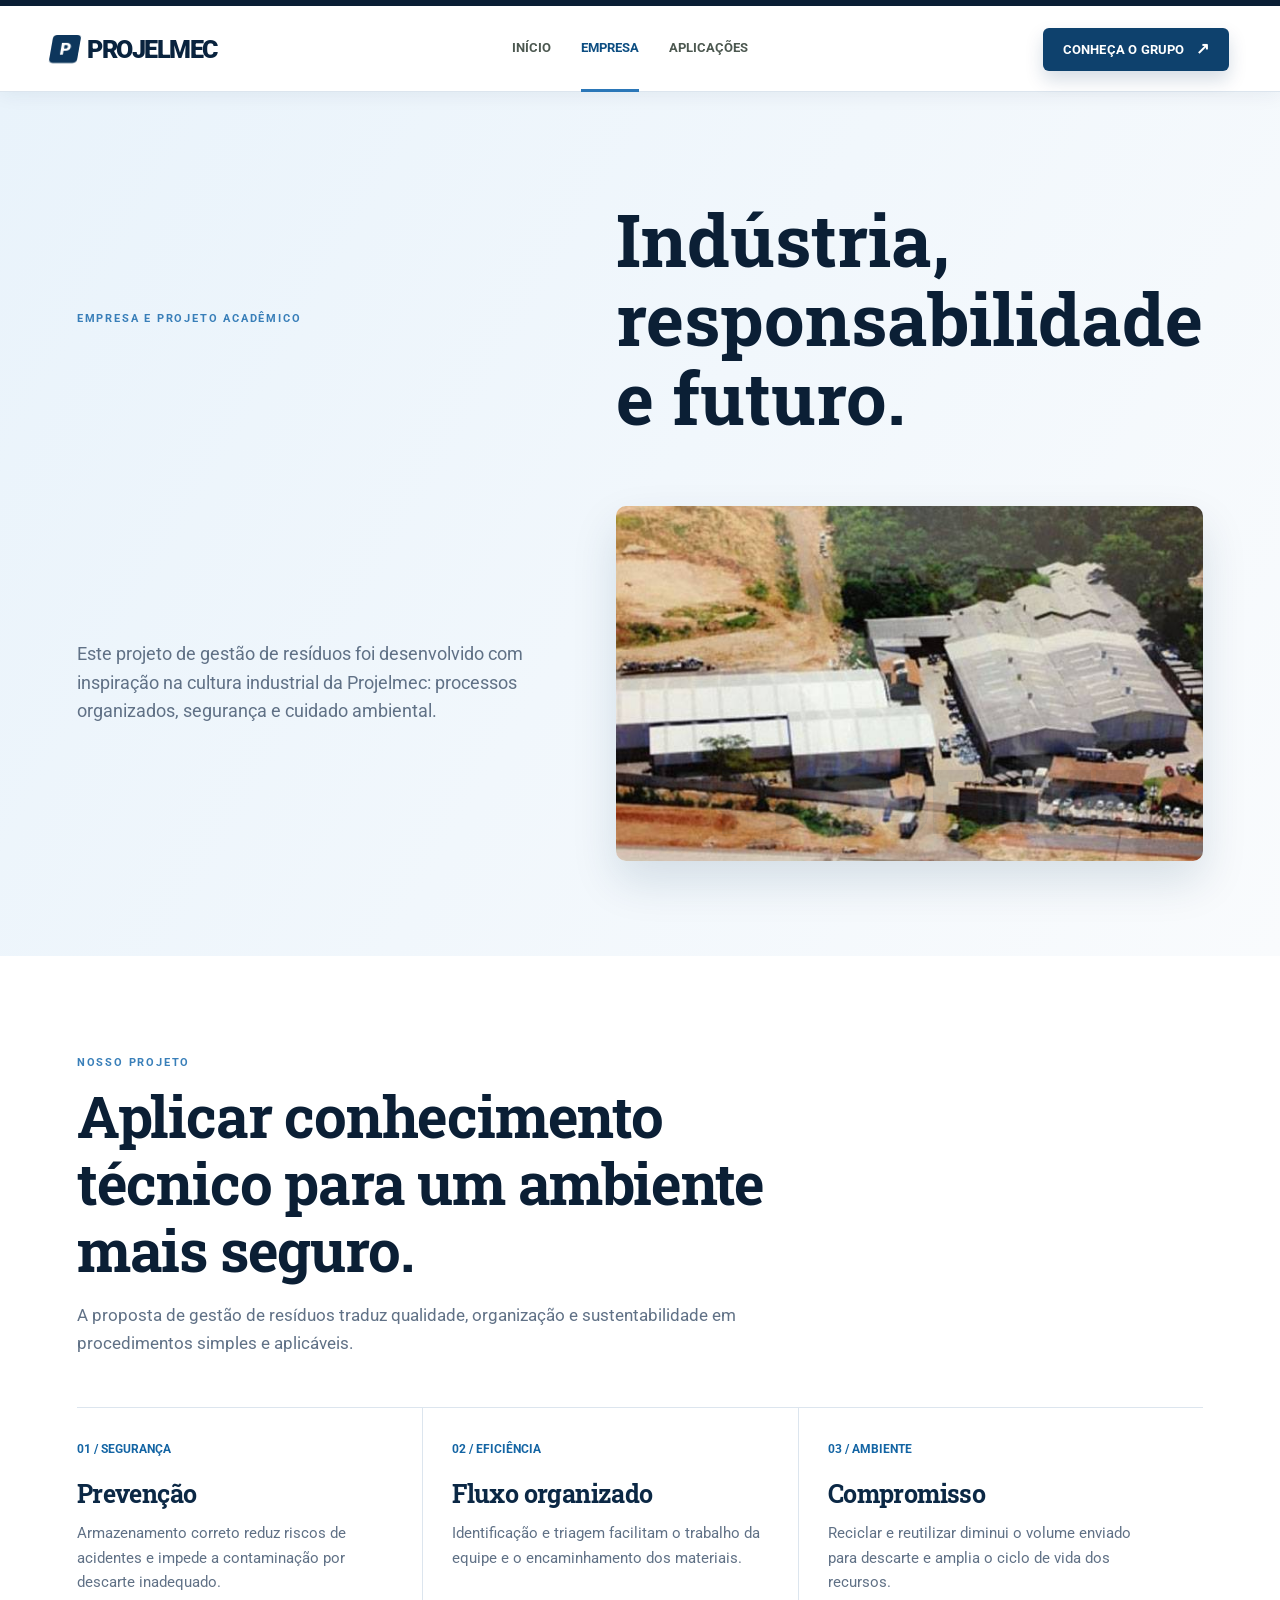
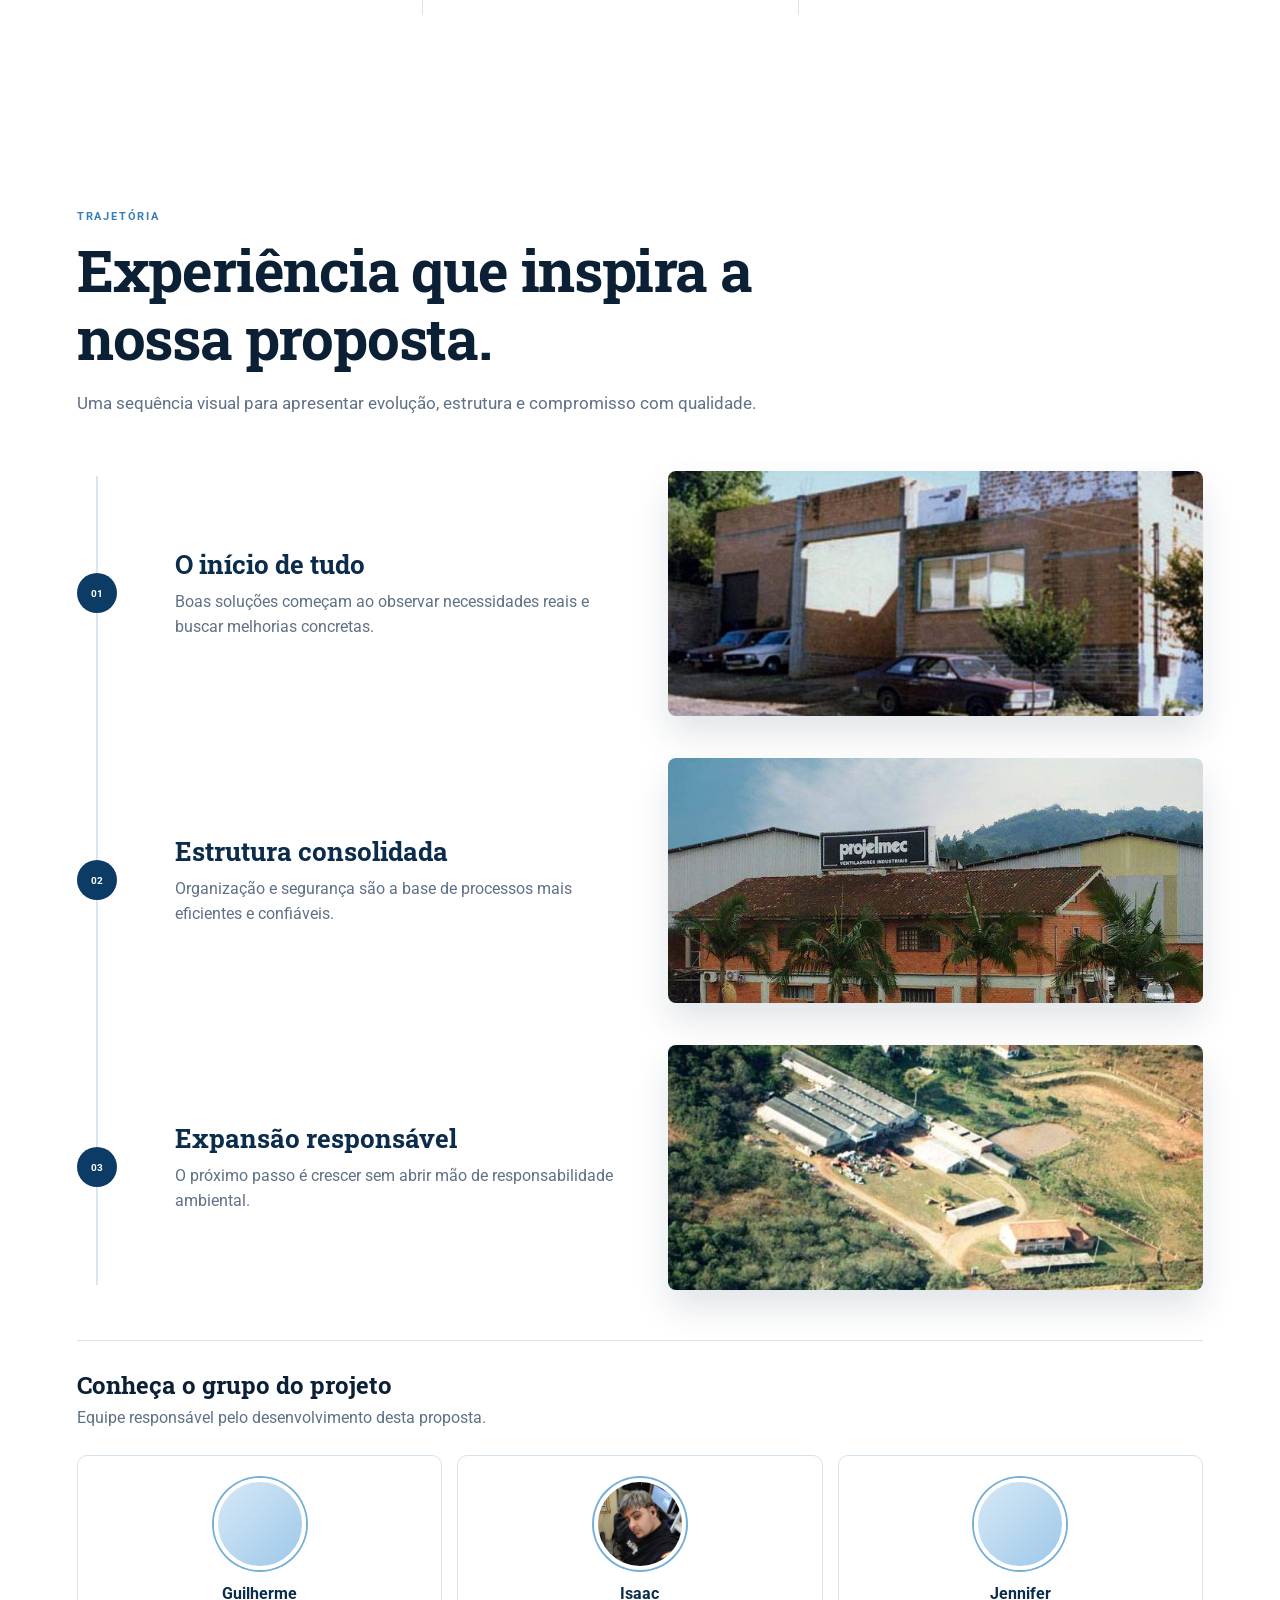
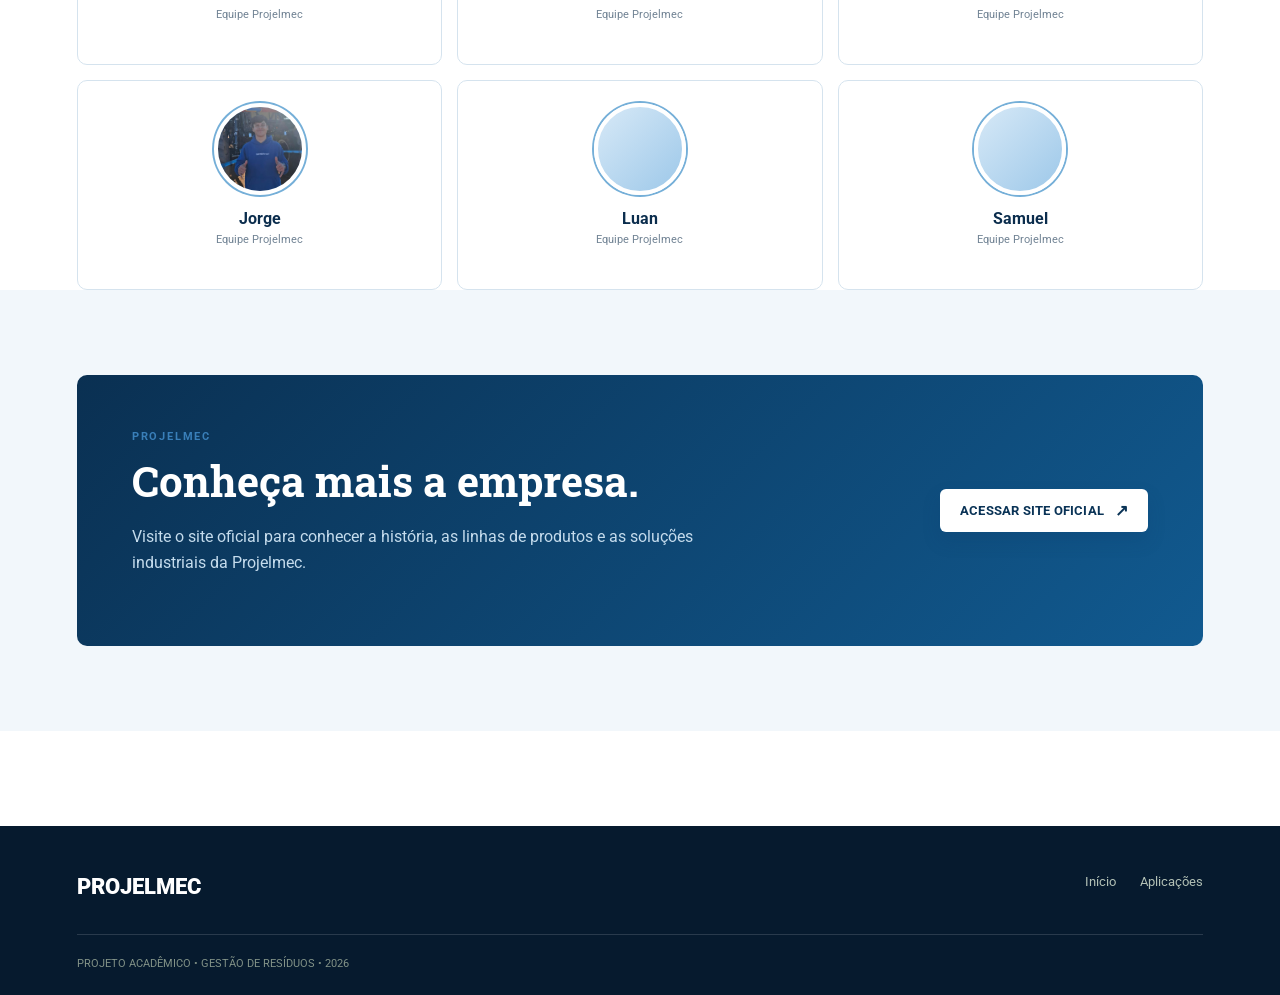
==== empresa.html @ 0c55a5c5 "Add files via upload" ====
<!doctype html>
<html lang="pt-BR">
<head>
  <meta charset="utf-8">
  <meta name="viewport" content="width=device-width, initial-scale=1">
  <title>Empresa | Projelmec</title>
  <link rel="stylesheet" href="assets/css/styles.css">
</head>
<body>
  <div class="topline"></div>
  <header class="site-header">
    <div class="header-inner">
      <a class="brand" href="index.html"><span class="brand-icon">P</span>PROJELMEC</a>
      <nav class="nav" aria-label="Navegação principal">
        <a href="index.html">INÍCIO</a>
        <a class="active" href="empresa.html">EMPRESA</a>
        <a href="projetos.html">APLICAÇÕES</a>
      </nav>
      <a class="nav-cta" href="#grupo">CONHEÇA O GRUPO</a>
      <button class="menu" type="button" aria-label="Abrir menu">☰</button>
    </div>
  </header>
  <main>
    <section class="page-hero">
      <div class="container">
        <div class="eyebrow">Empresa</div>
        <h1>Engenharia com responsabilidade.</h1>
        <p>A Projelmec tem origem industrial e atua no desenvolvimento de soluções para ventilação, exaustão e transporte pneumático. Este ambiente apresenta um projeto acadêmico inspirado por esses valores.</p>
      </div>
    </section>
    <section class="section">
      <div class="container">
        <div class="heading">
          <div class="eyebrow">Nosso projeto</div>
          <h2>Aplicar conhecimento técnico para um ambiente mais seguro.</h2>
          <p>A proposta de gestão de resíduos traduz qualidade, organização e sustentabilidade em procedimentos simples e aplicáveis.</p>
        </div>
        <div class="grid-3">
          <article class="info-card"><span class="number">01 / SEGURANÇA</span><h3>Prevenção</h3><p>Armazenamento correto reduz riscos de acidentes e impede a contaminação por descarte inadequado.</p></article>
          <article class="info-card"><span class="number">02 / EFICIÊNCIA</span><h3>Fluxo organizado</h3><p>Identificação e triagem facilitam o trabalho da equipe e o encaminhamento dos materiais.</p></article>
          <article class="info-card"><span class="number">03 / AMBIENTE</span><h3>Compromisso</h3><p>Reciclar e reutilizar diminui o volume enviado para descarte e amplia o ciclo de vida dos recursos.</p></article>
        </div>
      </div>
    </section>
  </main>
  <footer class="site-footer">
    <div class="container">
      <div class="footer-top">
        <div class="footer-brand">PROJELMEC</div>
        <div class="footer-links"><a href="index.html">Início</a><a href="projetos.html">Aplicações</a></div>
      </div>
      <div class="copyright">PROJETO ACADÊMICO • GESTÃO DE RESÍDUOS • 2026</div>
    </div>
  </footer>
  <script src="assets/js/main.js"></script>
</body>
</html>
---- assets/css/styles.css ----
@import url('https://fonts.googleapis.com/css2?family=Roboto:wght@400;500;700;900&family=Roboto+Slab:wght@400;600;700&display=swap');
:root{--green:#61ce70;--ink:#17211c;--muted:#627067;--soft:#edf2ee;--line:#dbe4de;--deep:#10271c;--white:#fff}*{box-sizing:border-box}html{scroll-behavior:smooth}body{margin:0;color:var(--ink);font-family:Roboto,Arial,sans-serif;background:#fff}a{text-decoration:none;color:inherit}img{max-width:100%;display:block}.container{width:min(1180px,88%);margin:auto}.topline{height:7px;background:var(--green)}.site-header{height:89px;display:flex;align-items:center;border-bottom:1px solid var(--line);background:#fff;position:sticky;top:0;z-index:20}.header-inner{display:flex;align-items:center;justify-content:space-between;width:min(1260px,92%);margin:auto}.brand{font-size:25px;letter-spacing:-1.5px;font-weight:900;display:flex;align-items:center;gap:8px}.brand-icon{width:28px;height:28px;display:grid;place-items:center;background:var(--green);color:white;font-size:17px;transform:skew(-10deg)}.nav{display:flex;gap:30px;align-items:center;font-size:13px;font-weight:700;color:#4c5850}.nav a{padding:34px 0;border-bottom:3px solid transparent}.nav a:hover,.nav a.active{color:#258f3c;border-color:var(--green)}.nav-cta,.button{border:0;background:var(--green);padding:14px 20px;display:inline-flex;align-items:center;gap:11px;font:700 13px Roboto;letter-spacing:.2px;cursor:pointer;transition:.2s}.nav-cta:hover,.button:hover{background:#48b65a;transform:translateY(-2px)}.menu{display:none;background:none;border:0;font-size:24px}.hero{background:var(--deep);color:#fff;position:relative;overflow:hidden}.hero .container{min-height:600px;display:flex;align-items:center;position:relative;z-index:1}.hero-copy{width:min(670px,100%);padding:90px 0}.eyebrow{color:var(--green);font-weight:700;text-transform:uppercase;letter-spacing:1.8px;font-size:11px}.hero h1,.page-hero h1,h2,h3{font-family:'Roboto Slab',serif}.hero h1{font-size:clamp(48px,6.1vw,82px);line-height:1.08;margin:17px 0 22px;letter-spacing:-2px}.hero p{font-size:18px;line-height:1.65;color:#d3ddd5;max-width:570px;margin:0 0 24px}.button.dark{background:#1a2e22;color:white}.hero-shape{position:absolute;right:-30px;bottom:-85px;width:590px;height:590px;border:1px solid #61ce7066;border-radius:50%;box-shadow:0 0 0 50px #61ce700b,0 0 0 110px #61ce7009}.hero-recycle{position:absolute;right:12%;top:50%;transform:translateY(-50%) rotate(-12deg);font-size:270px;color:#61ce7033}.stats{width:min(1180px,88%);margin:-36px auto 0;background:#fff;position:relative;z-index:2;border:1px solid var(--line);display:grid;grid-template-columns:repeat(4,1fr)}.stat{padding:25px 28px;border-right:1px solid var(--line)}.stat:last-child{border:0}.stat b{display:block;color:#2e9e45;font-size:32px;letter-spacing:-1px}.stat span{font-size:11px;color:var(--muted);font-weight:700;line-height:1.35}.section{padding:100px 0}.section.soft{background:var(--soft)}.section.dark{background:var(--deep);color:#fff}.heading{max-width:720px}.heading h2{font-size:clamp(34px,4.6vw,58px);line-height:1.16;letter-spacing:-1.2px;margin:13px 0 18px}.heading p{color:var(--muted);font-size:17px;line-height:1.65;margin:0}.dark .heading p{color:#c0cec5}.grid-3{display:grid;grid-template-columns:repeat(3,1fr);gap:0;margin-top:50px;border-top:1px solid var(--line)}.info-card{padding:30px 29px 21px 0;margin-right:29px;border-right:1px solid var(--line)}.info-card:last-child{border:0}.info-card .number{font-size:12px;font-weight:700;color:#319a48}.info-card h3{font-size:25px;letter-spacing:-.6px;margin:20px 0 11px}.info-card p{color:var(--muted);font-size:15px;line-height:1.62;margin:0}.feature{display:grid;grid-template-columns:1fr 1fr;gap:65px;align-items:center}.feature-media{background:#fff;padding:10px;box-shadow:0 16px 35px #00000015}.feature-media img{width:100%}.feature-copy h2{font-size:43px;line-height:1.18;margin:12px 0 18px}.feature-copy p{color:var(--muted);line-height:1.65;font-size:16px}.specs{display:grid;grid-template-columns:1fr 1fr;margin-top:25px}.spec{border-top:1px solid #c9d8ce;padding:14px 0}.spec span{display:block;font-size:10px;color:#299244;font-weight:700;letter-spacing:.6px}.spec b{font-size:16px}.process{display:grid;grid-template-columns:repeat(4,1fr);margin-top:55px}.process-item{padding:0 25px;border-left:1px solid #ffffff3b}.process-item:first-child{padding-left:0;border:0}.process-item b{color:var(--green);font-size:12px}.process-item h3{font-size:22px;margin:18px 0 9px}.process-item p{color:#b9c8bd;line-height:1.55;font-size:14px;margin:0}.callout{background:var(--green);padding:55px;display:flex;justify-content:space-between;align-items:center;gap:35px}.callout h2{font-size:37px;margin:0;line-height:1.2}.callout p{margin:10px 0 0;color:#204b2b}.callout .button{background:var(--ink);color:#fff;white-space:nowrap}.page-hero{background:linear-gradient(115deg,#f1f5f2,#dcebe0);padding:95px 0}.page-hero h1{font-size:clamp(45px,6vw,72px);line-height:1.1;margin:13px 0}.page-hero p{color:var(--muted);font-size:18px;line-height:1.6;max-width:640px}.project-grid{display:grid;grid-template-columns:repeat(3,1fr);gap:22px}.project-card{border:1px solid var(--line);padding:30px;min-height:280px;display:flex;flex-direction:column;justify-content:flex-end;background:linear-gradient(145deg,#fff,#eff6f0);transition:.2s}.project-card:hover{transform:translateY(-5px);box-shadow:0 12px 25px #12341b16}.project-card i{font-style:normal;color:#319a48;font-size:12px;font-weight:bold;margin-bottom:auto}.project-card h3{font-size:25px;margin:20px 0 8px}.project-card p{color:var(--muted);line-height:1.5;margin:0}.team{display:grid;grid-template-columns:1fr 1fr;gap:60px;align-items:center}.members{display:flex;flex-wrap:wrap;gap:10px}.members span{padding:12px 15px;border:1px solid var(--line);font-weight:700;font-size:14px}.contact-grid{display:grid;grid-template-columns:.8fr 1.2fr;gap:50px}.contact-box{background:var(--deep);color:#fff;padding:40px}.contact-box p{color:#b9c8bd;line-height:1.6}.contact-box a{display:block;color:var(--green);font-weight:700;margin-top:18px}.form{display:grid;grid-template-columns:1fr 1fr;gap:18px}.form input,.form textarea{border:1px solid var(--line);padding:15px;font:15px Roboto;width:100%}.form textarea{grid-column:1/-1;min-height:145px;resize:vertical}.form .button{width:max-content}.site-footer{background:#0c1710;color:#b2c0b5;padding:48px 0 25px;margin-top:0}.footer-top{display:flex;justify-content:space-between;gap:35px;border-bottom:1px solid #ffffff24;padding-bottom:35px}.footer-brand{color:#fff;font-size:22px;font-weight:900}.footer-links{display:flex;gap:24px;font-size:13px}.copyright{font-size:11px;margin-top:22px;color:#829287}@media(max-width:760px){.site-header{height:70px}.nav{display:none;position:absolute;top:69px;left:0;right:0;background:#fff;padding:12px 4%;flex-direction:column;align-items:flex-start;gap:0;border-bottom:1px solid var(--line)}.nav.open{display:flex}.nav a{padding:12px 0}.nav-cta{display:none}.menu{display:block}.hero .container{min-height:560px}.hero-copy{padding:65px 0;position:relative;z-index:1}.hero-recycle{right:-30px;top:auto;bottom:-30px;font-size:210px}.hero-shape{width:360px;height:360px;right:-130px}.stats{grid-template-columns:1fr 1fr}.stat{padding:20px;border-bottom:1px solid var(--line)}.stat:nth-child(2){border-right:0}.section{padding:65px 0}.grid-3,.project-grid,.process,.feature,.team,.contact-grid{grid-template-columns:1fr}.info-card{border-right:0;border-bottom:1px solid var(--line);margin:0;padding:25px 0}.feature{gap:35px}.feature-copy h2{font-size:35px}.process{gap:0;margin-top:30px}.process-item{border-left:0;border-bottom:1px solid #ffffff3b;padding:20px 0}.callout{padding:35px;display:block}.callout .button{margin-top:20px}.page-hero{padding:65px 0}.form{grid-template-columns:1fr}.footer-top{display:block}.footer-links{margin-top:22px;flex-wrap:wrap}.contact-box{padding:30px}}
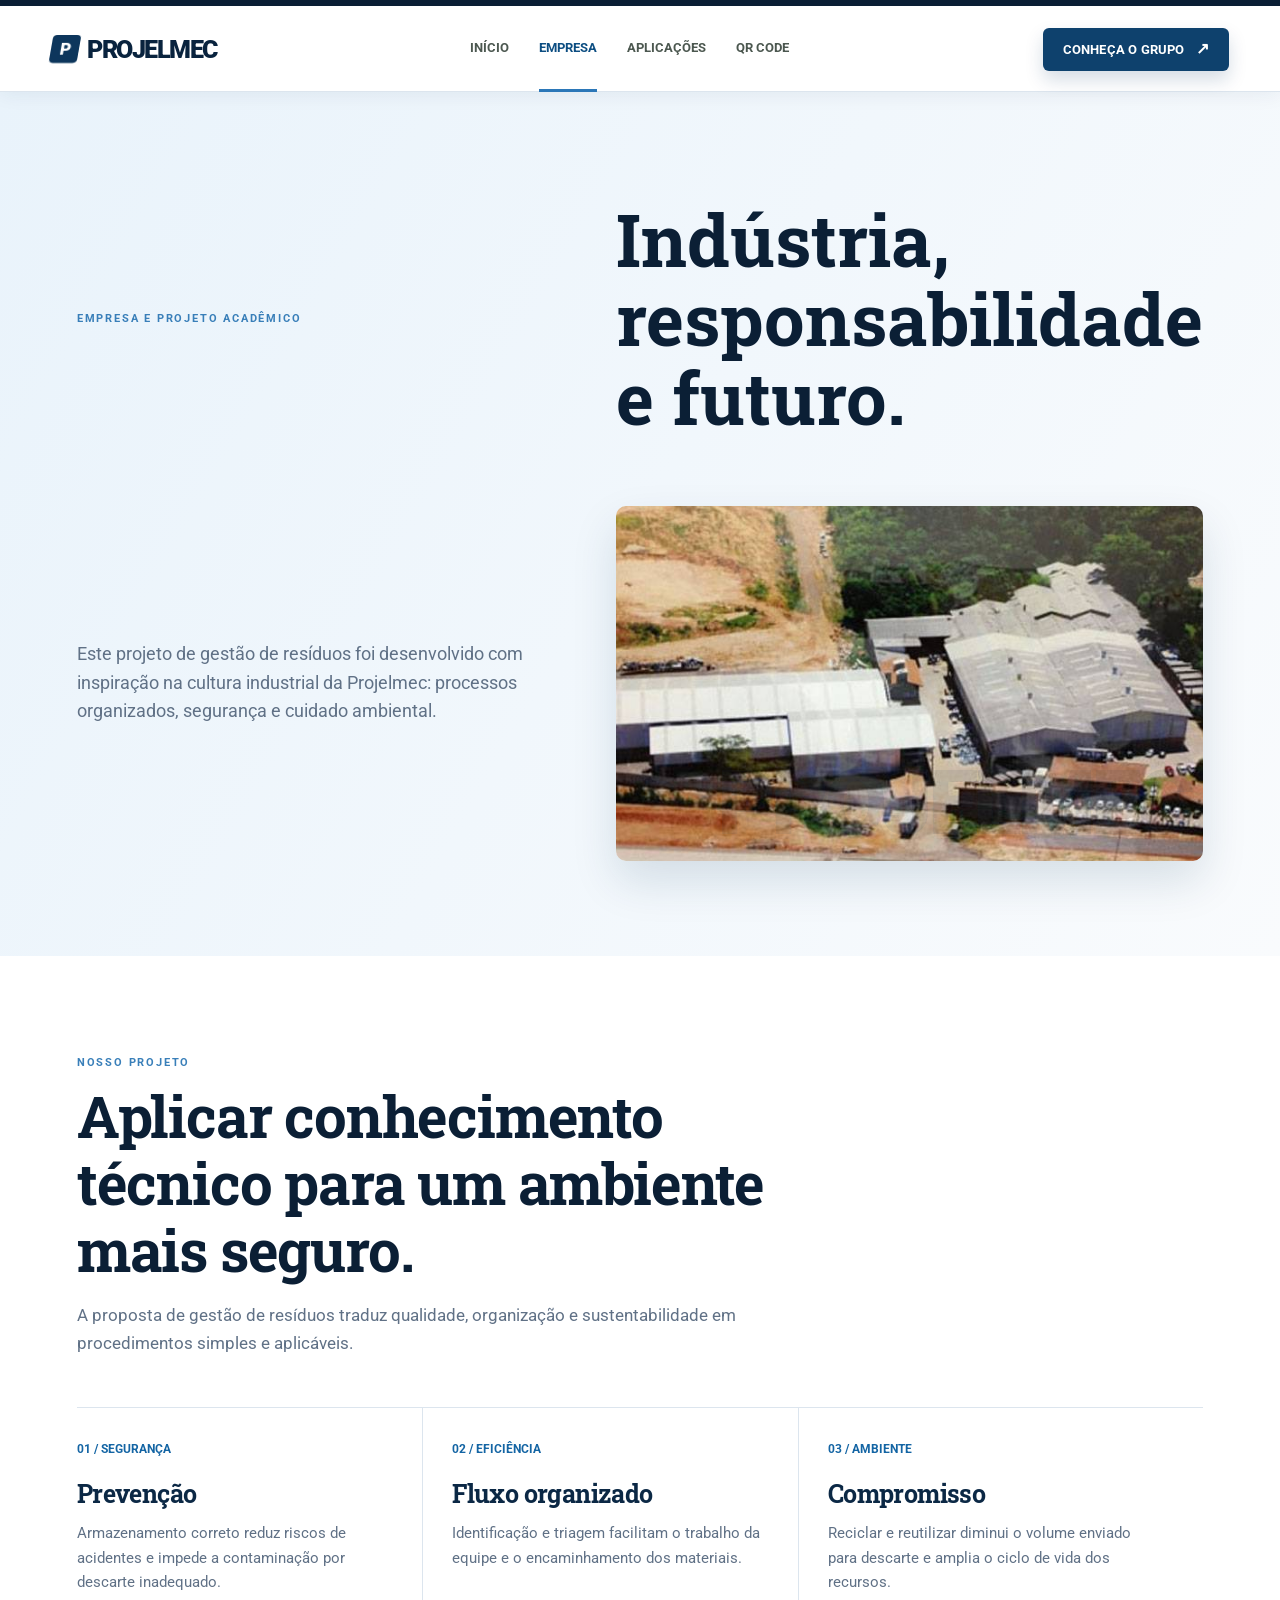
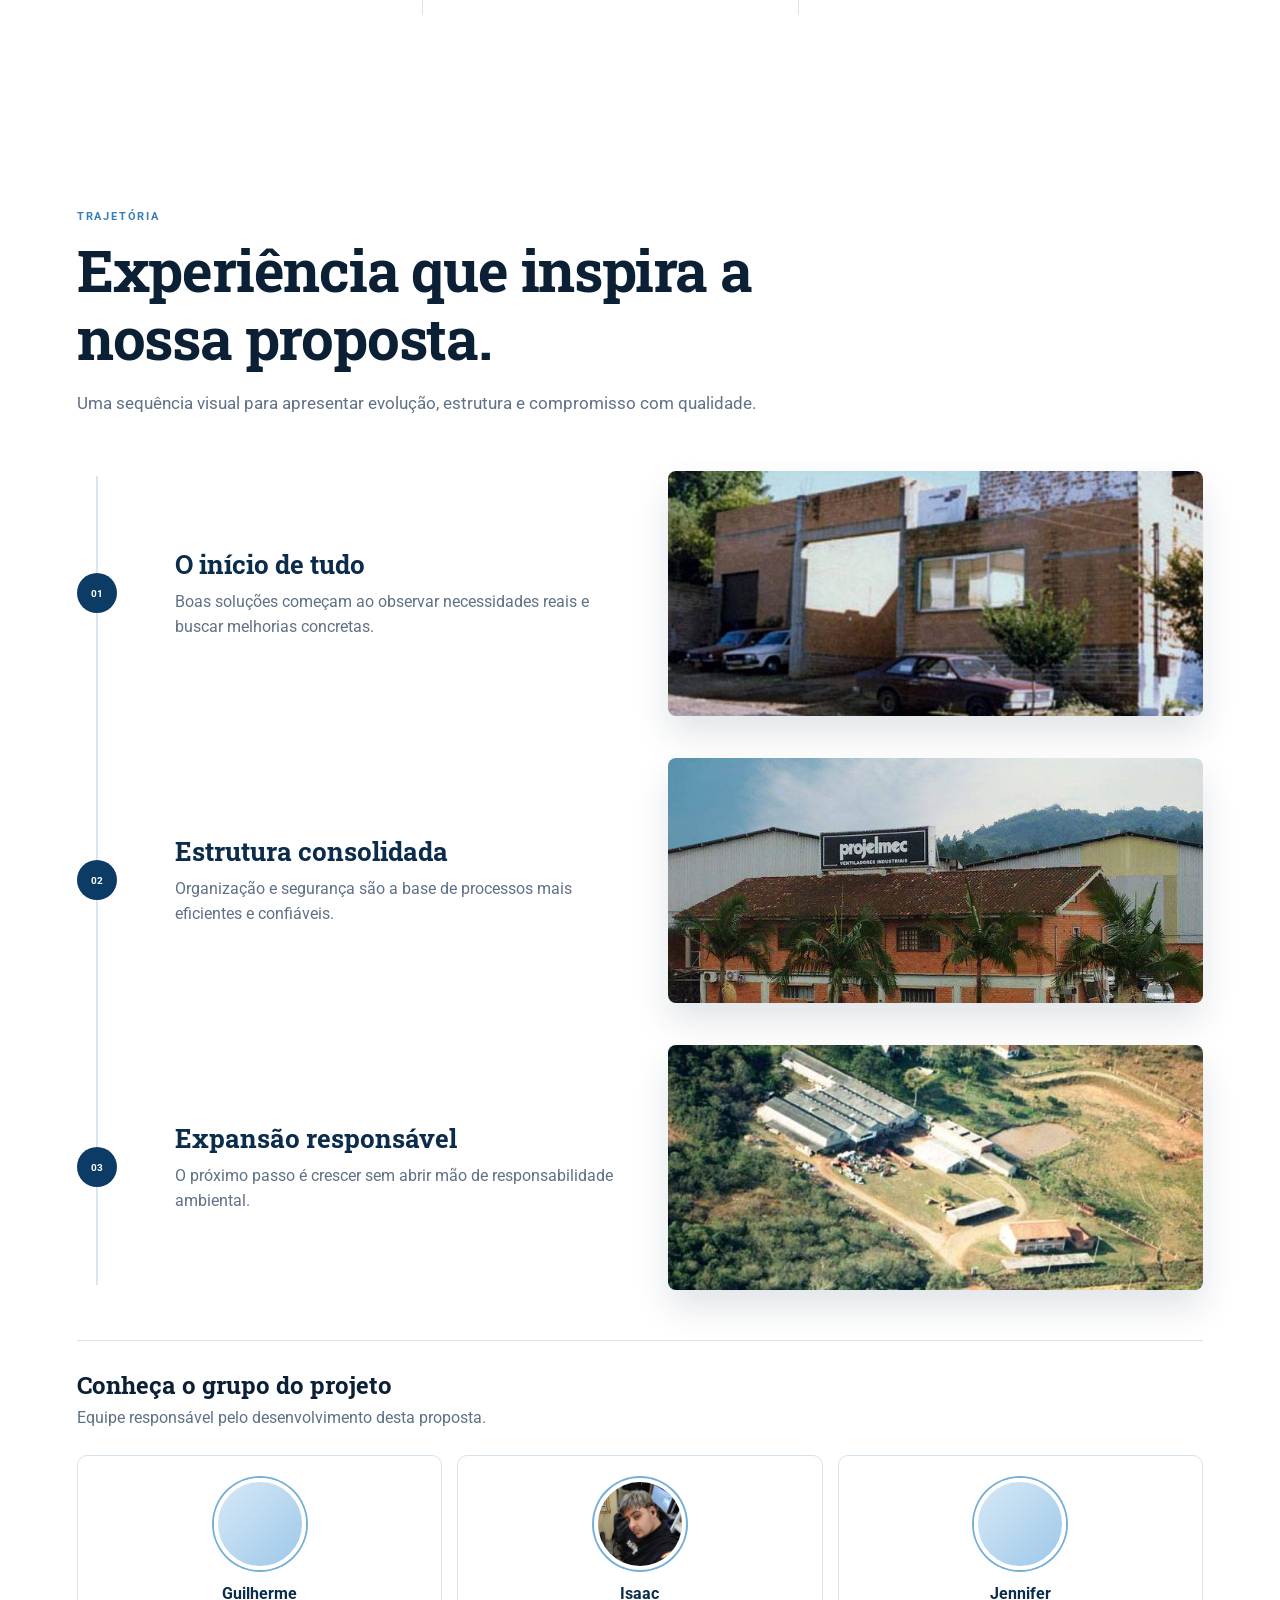
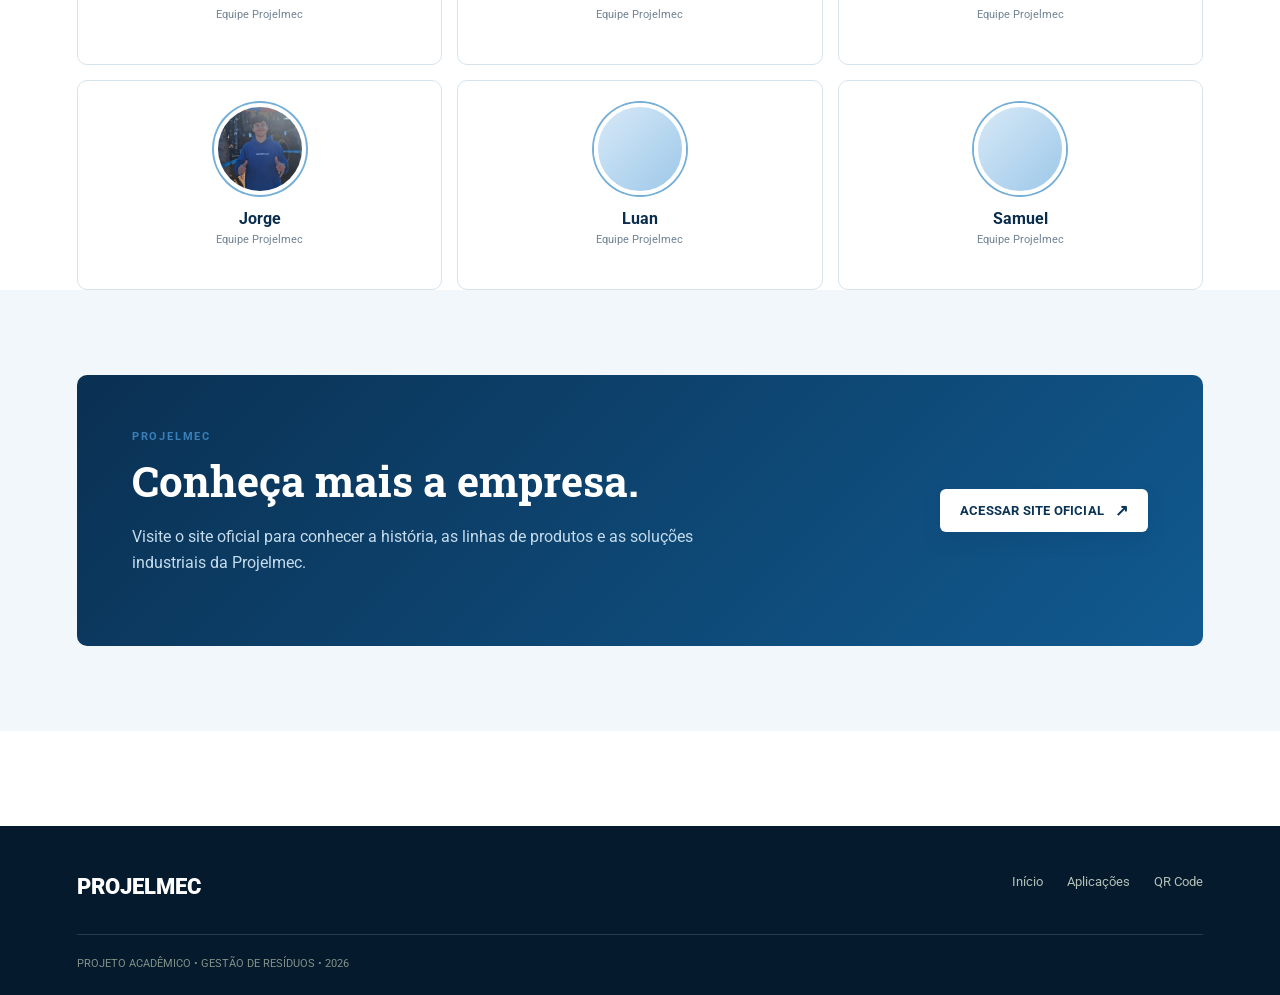
==== commit ae1c550c: "Update empresa.html" ====
--- a/empresa.html
+++ b/empresa.html
@@ -15,6 +15,7 @@
         <a href="index.html">INÍCIO</a>
         <a class="active" href="empresa.html">EMPRESA</a>
         <a href="projetos.html">APLICAÇÕES</a>
+        <a href="qrcode.html">QR CODE</a>
       </nav>
       <a class="nav-cta" href="#grupo">CONHEÇA O GRUPO</a>
       <button class="menu" type="button" aria-label="Abrir menu">☰</button>
@@ -47,7 +48,7 @@
     <div class="container">
       <div class="footer-top">
         <div class="footer-brand">PROJELMEC</div>
-        <div class="footer-links"><a href="index.html">Início</a><a href="projetos.html">Aplicações</a></div>
+        <div class="footer-links"><a href="index.html">Início</a><a href="projetos.html">Aplicações</a><a href="qrcode.html">QR Code</a></div>
       </div>
       <div class="copyright">PROJETO ACADÊMICO • GESTÃO DE RESÍDUOS • 2026</div>
     </div>
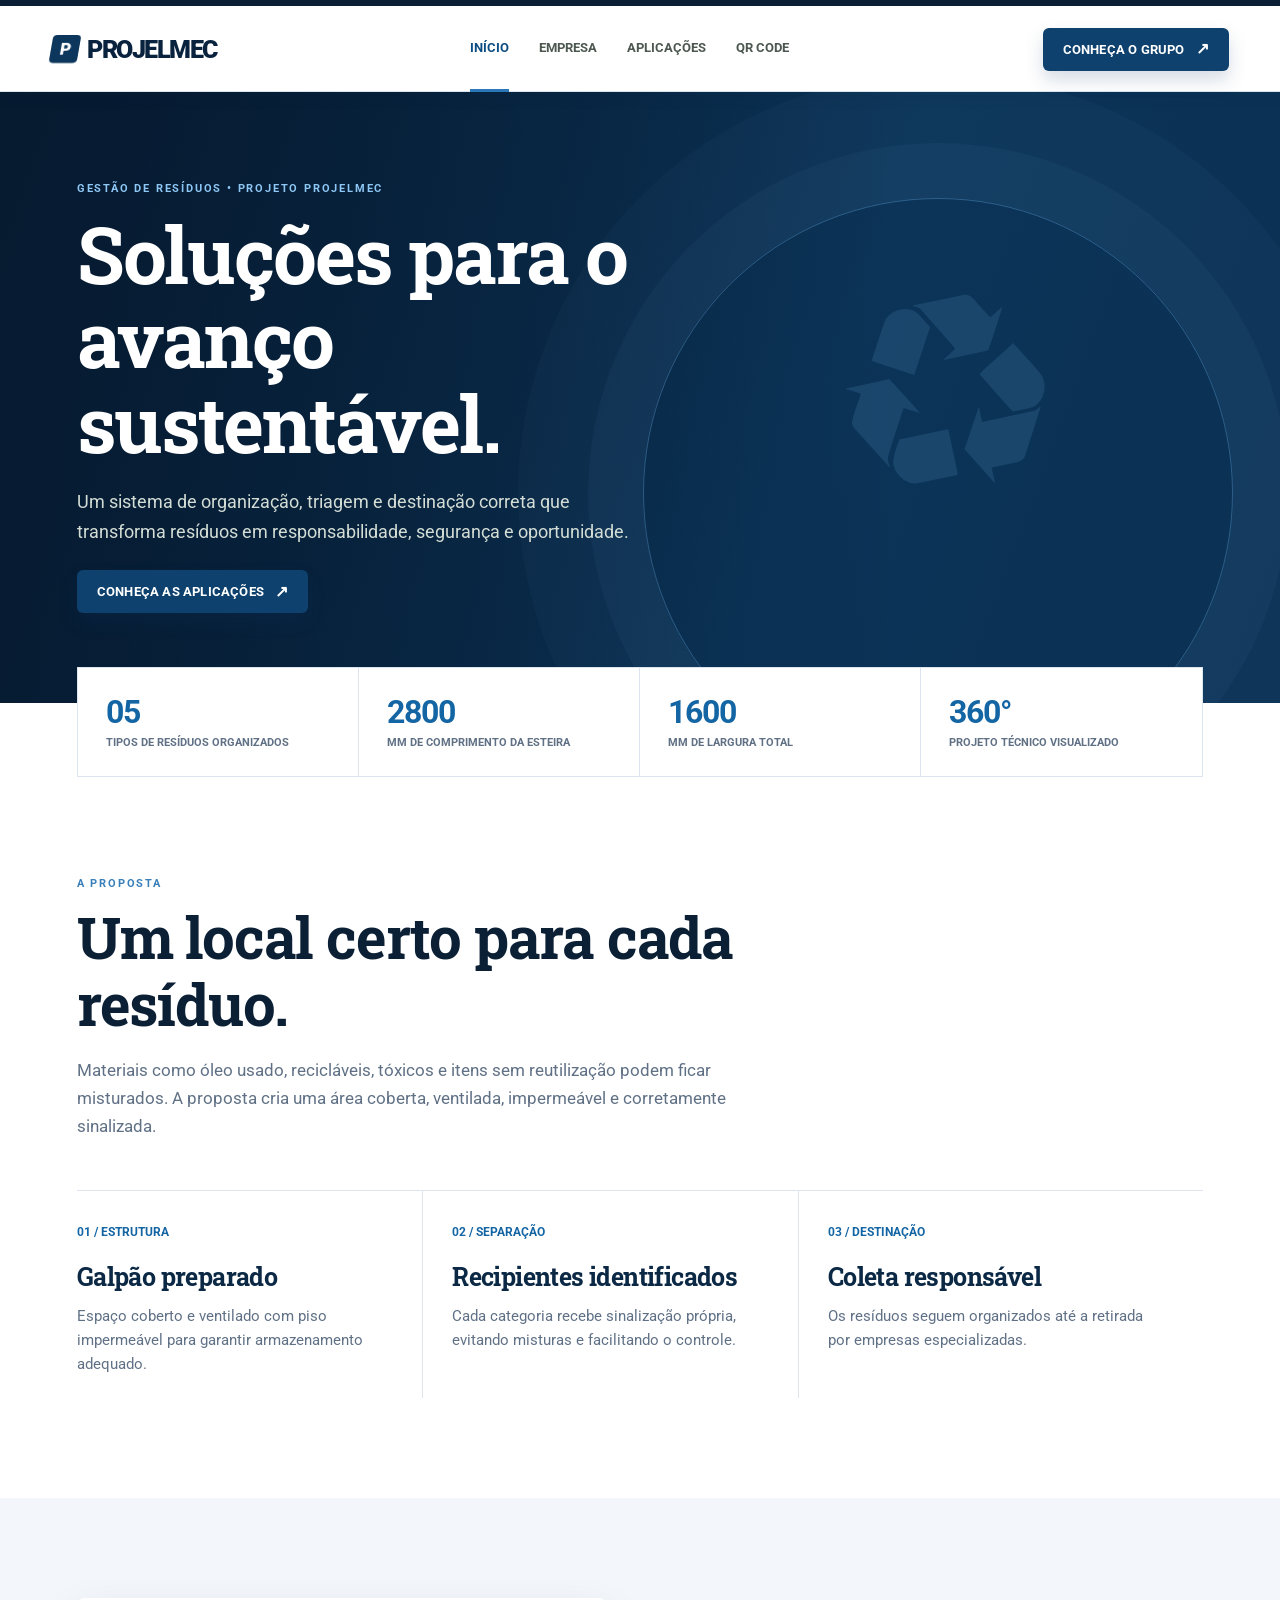
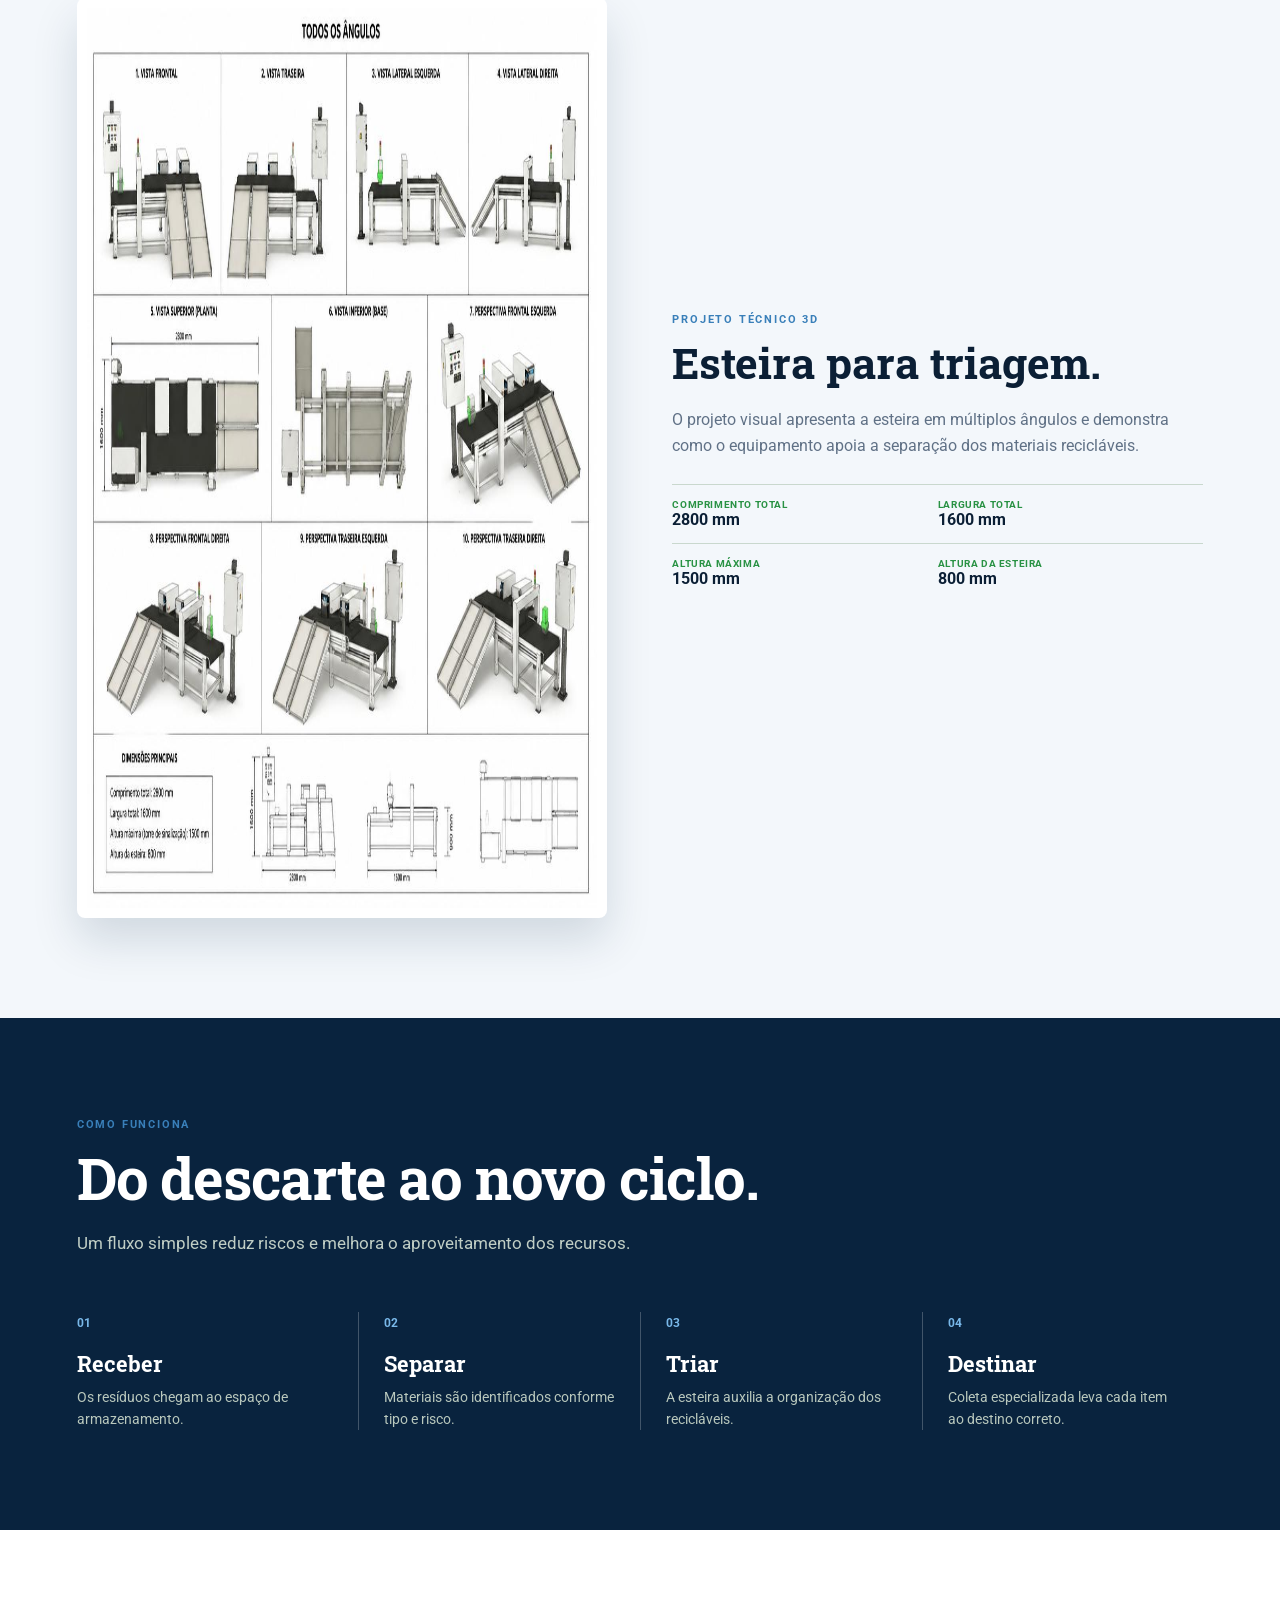
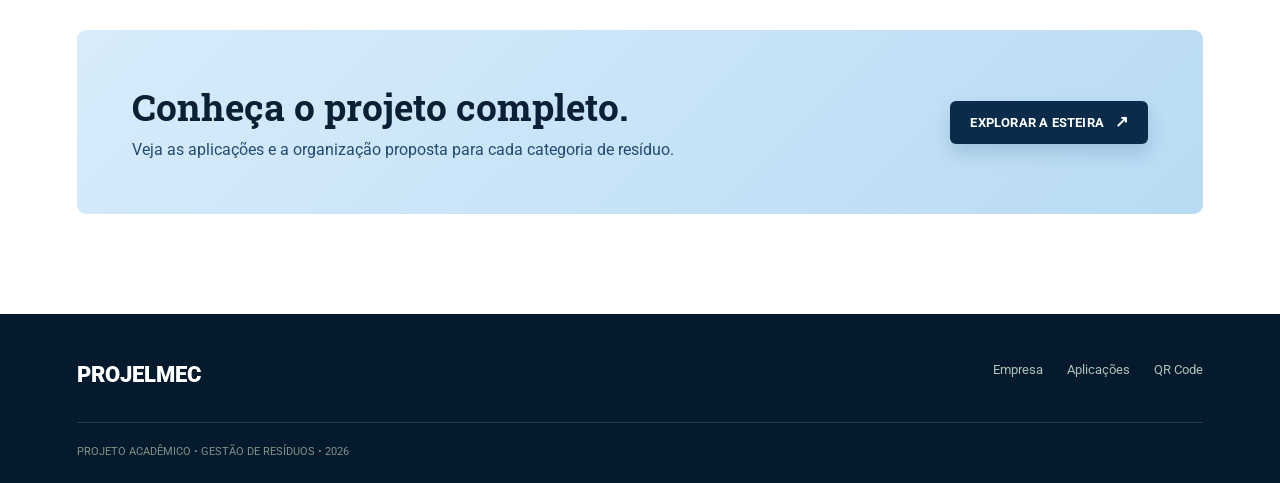
==== commit 835dbe04: "Update empresa.html for waste management project" ====
--- a/empresa.html
+++ b/empresa.html
@@ -3,7 +3,7 @@
 <head>
   <meta charset="utf-8">
   <meta name="viewport" content="width=device-width, initial-scale=1">
-  <title>Empresa | Projelmec</title>
+  <title>Gestão de Resíduos | Projelmec</title>
   <link rel="stylesheet" href="assets/css/styles.css">
 </head>
 <body>
@@ -12,34 +12,89 @@
     <div class="header-inner">
       <a class="brand" href="index.html"><span class="brand-icon">P</span>PROJELMEC</a>
       <nav class="nav" aria-label="Navegação principal">
-        <a href="index.html">INÍCIO</a>
-        <a class="active" href="empresa.html">EMPRESA</a>
+        <a class="active" href="index.html">INÍCIO</a>
+        <a href="empresa.html">EMPRESA</a>
         <a href="projetos.html">APLICAÇÕES</a>
         <a href="qrcode.html">QR CODE</a>
       </nav>
-      <a class="nav-cta" href="#grupo">CONHEÇA O GRUPO</a>
+      <a class="nav-cta" href="empresa.html#grupo">CONHEÇA O GRUPO</a>
       <button class="menu" type="button" aria-label="Abrir menu">☰</button>
     </div>
   </header>
   <main>
-    <section class="page-hero">
+    <section class="hero">
       <div class="container">
-        <div class="eyebrow">Empresa</div>
-        <h1>Engenharia com responsabilidade.</h1>
-        <p>A Projelmec tem origem industrial e atua no desenvolvimento de soluções para ventilação, exaustão e transporte pneumático. Este ambiente apresenta um projeto acadêmico inspirado por esses valores.</p>
+        <div class="hero-copy">
+          <div class="eyebrow">Gestão de resíduos • Projeto Projelmec</div>
+          <h1>Soluções para o avanço sustentável.</h1>
+          <p>Um sistema de organização, triagem e destinação correta que transforma resíduos em responsabilidade, segurança e oportunidade.</p>
+          <a class="button" href="projetos.html">CONHEÇA AS APLICAÇÕES</a>
+        </div>
+        <div class="hero-shape"></div>
+        <div class="hero-recycle" aria-hidden="true">♻</div>
       </div>
     </section>
+
+    <section class="stats" aria-label="Dados do projeto">
+      <div class="stat"><b>05</b><span>TIPOS DE RESÍDUOS ORGANIZADOS</span></div>
+      <div class="stat"><b>2800</b><span>MM DE COMPRIMENTO DA ESTEIRA</span></div>
+      <div class="stat"><b>1600</b><span>MM DE LARGURA TOTAL</span></div>
+      <div class="stat"><b>360°</b><span>PROJETO TÉCNICO VISUALIZADO</span></div>
+    </section>
+
     <section class="section">
       <div class="container">
         <div class="heading">
-          <div class="eyebrow">Nosso projeto</div>
-          <h2>Aplicar conhecimento técnico para um ambiente mais seguro.</h2>
-          <p>A proposta de gestão de resíduos traduz qualidade, organização e sustentabilidade em procedimentos simples e aplicáveis.</p>
+          <div class="eyebrow">A proposta</div>
+          <h2>Um local certo para cada resíduo.</h2>
+          <p>Materiais como óleo usado, recicláveis, tóxicos e itens sem reutilização podem ficar misturados. A proposta cria uma área coberta, ventilada, impermeável e corretamente sinalizada.</p>
         </div>
         <div class="grid-3">
-          <article class="info-card"><span class="number">01 / SEGURANÇA</span><h3>Prevenção</h3><p>Armazenamento correto reduz riscos de acidentes e impede a contaminação por descarte inadequado.</p></article>
-          <article class="info-card"><span class="number">02 / EFICIÊNCIA</span><h3>Fluxo organizado</h3><p>Identificação e triagem facilitam o trabalho da equipe e o encaminhamento dos materiais.</p></article>
-          <article class="info-card"><span class="number">03 / AMBIENTE</span><h3>Compromisso</h3><p>Reciclar e reutilizar diminui o volume enviado para descarte e amplia o ciclo de vida dos recursos.</p></article>
+          <article class="info-card"><span class="number">01 / ESTRUTURA</span><h3>Galpão preparado</h3><p>Espaço coberto e ventilado com piso impermeável para garantir armazenamento adequado.</p></article>
+          <article class="info-card"><span class="number">02 / SEPARAÇÃO</span><h3>Recipientes identificados</h3><p>Cada categoria recebe sinalização própria, evitando misturas e facilitando o controle.</p></article>
+          <article class="info-card"><span class="number">03 / DESTINAÇÃO</span><h3>Coleta responsável</h3><p>Os resíduos seguem organizados até a retirada por empresas especializadas.</p></article>
+        </div>
+      </div>
+    </section>
+
+    <section class="section soft" id="equipamento">
+      <div class="container feature">
+        <div class="feature-media"><img src="assets/esteira-projelmec.jpeg" alt="Projeto técnico da esteira de triagem" width="1600" height="900" loading="lazy" decoding="async"></div>
+        <div class="feature-copy">
+          <div class="eyebrow">Projeto técnico 3D</div>
+          <h2>Esteira para triagem.</h2>
+          <p>O projeto visual apresenta a esteira em múltiplos ângulos e demonstra como o equipamento apoia a separação dos materiais recicláveis.</p>
+          <div class="specs">
+            <div class="spec"><span>COMPRIMENTO TOTAL</span><b>2800 mm</b></div>
+            <div class="spec"><span>LARGURA TOTAL</span><b>1600 mm</b></div>
+            <div class="spec"><span>ALTURA MÁXIMA</span><b>1500 mm</b></div>
+            <div class="spec"><span>ALTURA DA ESTEIRA</span><b>800 mm</b></div>
+          </div>
+        </div>
+      </div>
+    </section>
+
+    <section class="section dark">
+      <div class="container">
+        <div class="heading">
+          <div class="eyebrow">Como funciona</div>
+          <h2>Do descarte ao novo ciclo.</h2>
+          <p>Um fluxo simples reduz riscos e melhora o aproveitamento dos recursos.</p>
+        </div>
+        <div class="process">
+          <article class="process-item"><b>01</b><h3>Receber</h3><p>Os resíduos chegam ao espaço de armazenamento.</p></article>
+          <article class="process-item"><b>02</b><h3>Separar</h3><p>Materiais são identificados conforme tipo e risco.</p></article>
+          <article class="process-item"><b>03</b><h3>Triar</h3><p>A esteira auxilia a organização dos recicláveis.</p></article>
+          <article class="process-item"><b>04</b><h3>Destinar</h3><p>Coleta especializada leva cada item ao destino correto.</p></article>
+        </div>
+      </div>
+    </section>
+
+    <section class="section">
+      <div class="container">
+        <div class="callout">
+          <div><h2>Conheça o projeto completo.</h2><p>Veja as aplicações e a organização proposta para cada categoria de resíduo.</p></div>
+          <a class="button dark" href="projetos.html#visualizador">EXPLORAR A ESTEIRA</a>
         </div>
       </div>
     </section>
@@ -48,7 +103,7 @@
     <div class="container">
       <div class="footer-top">
         <div class="footer-brand">PROJELMEC</div>
-        <div class="footer-links"><a href="index.html">Início</a><a href="projetos.html">Aplicações</a><a href="qrcode.html">QR Code</a></div>
+        <div class="footer-links"><a href="empresa.html">Empresa</a><a href="projetos.html">Aplicações</a><a href="qrcode.html">QR Code</a></div>
       </div>
       <div class="copyright">PROJETO ACADÊMICO • GESTÃO DE RESÍDUOS • 2026</div>
     </div>
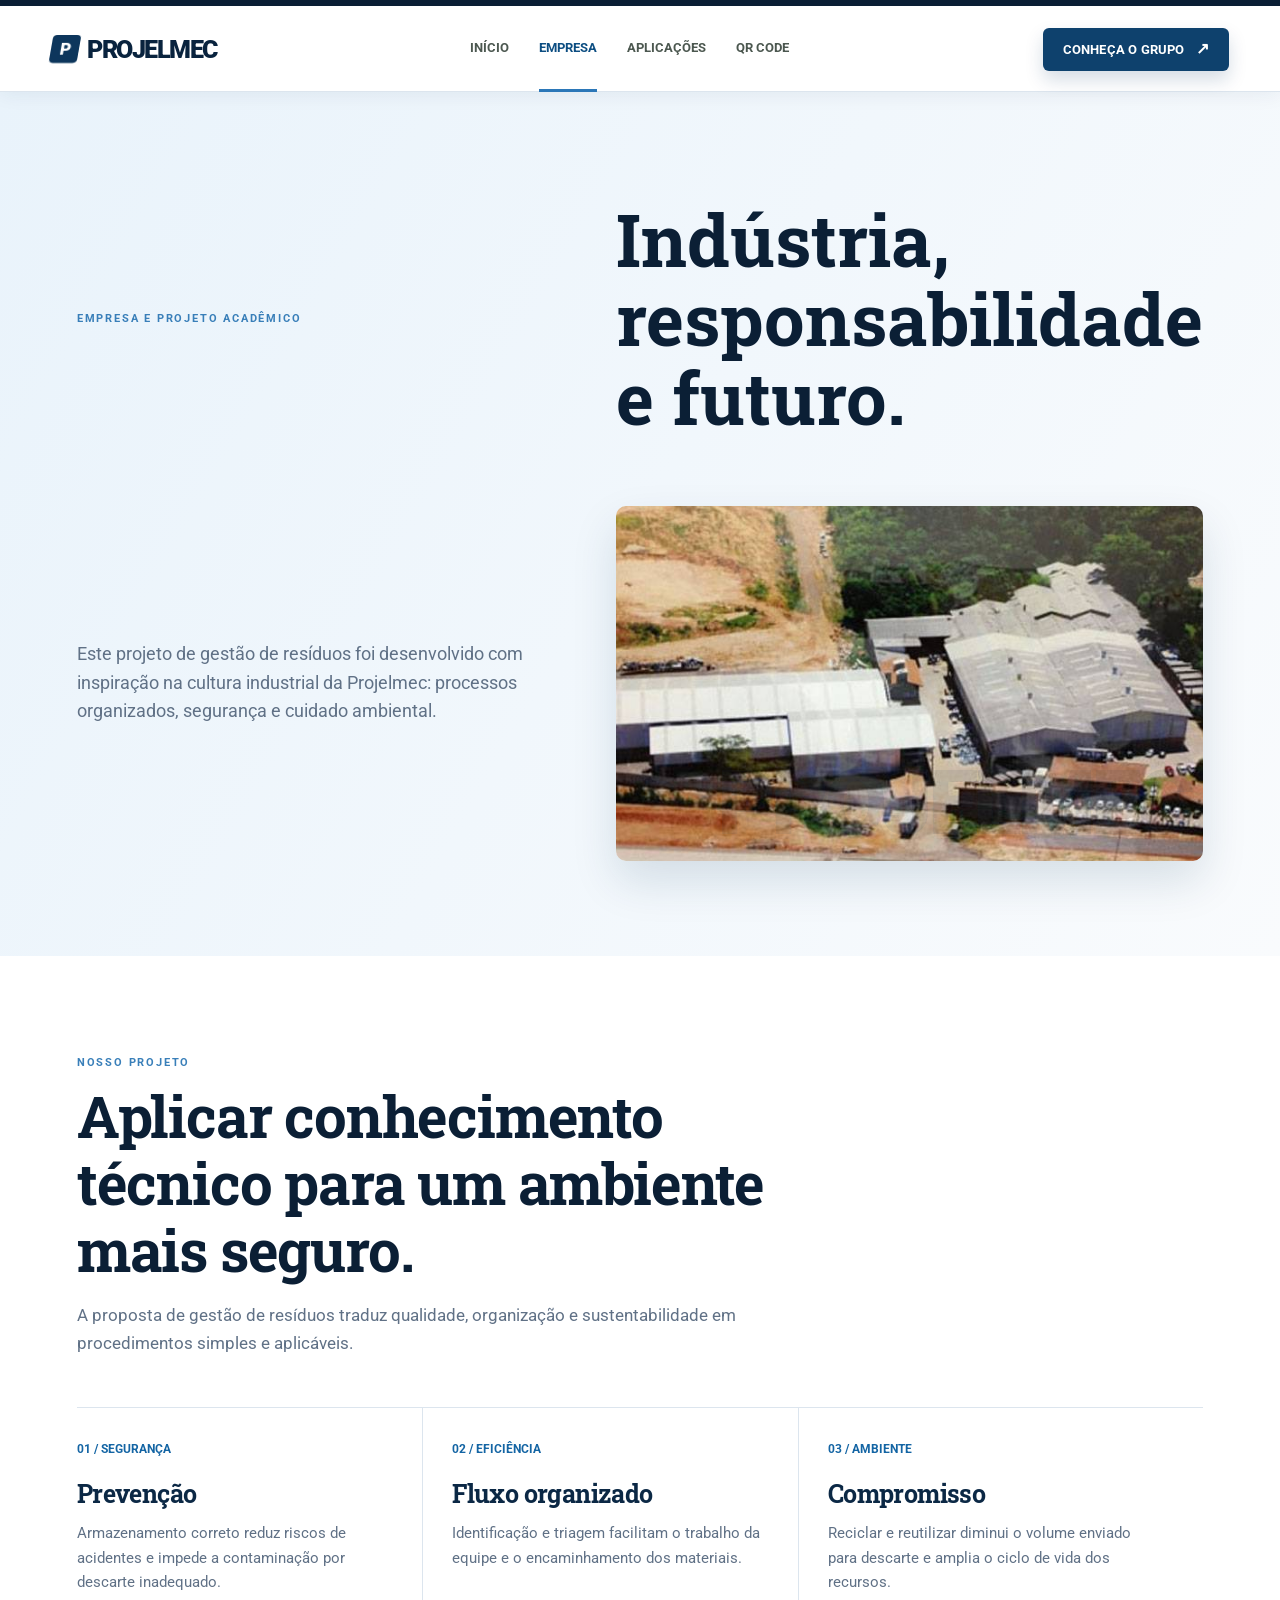
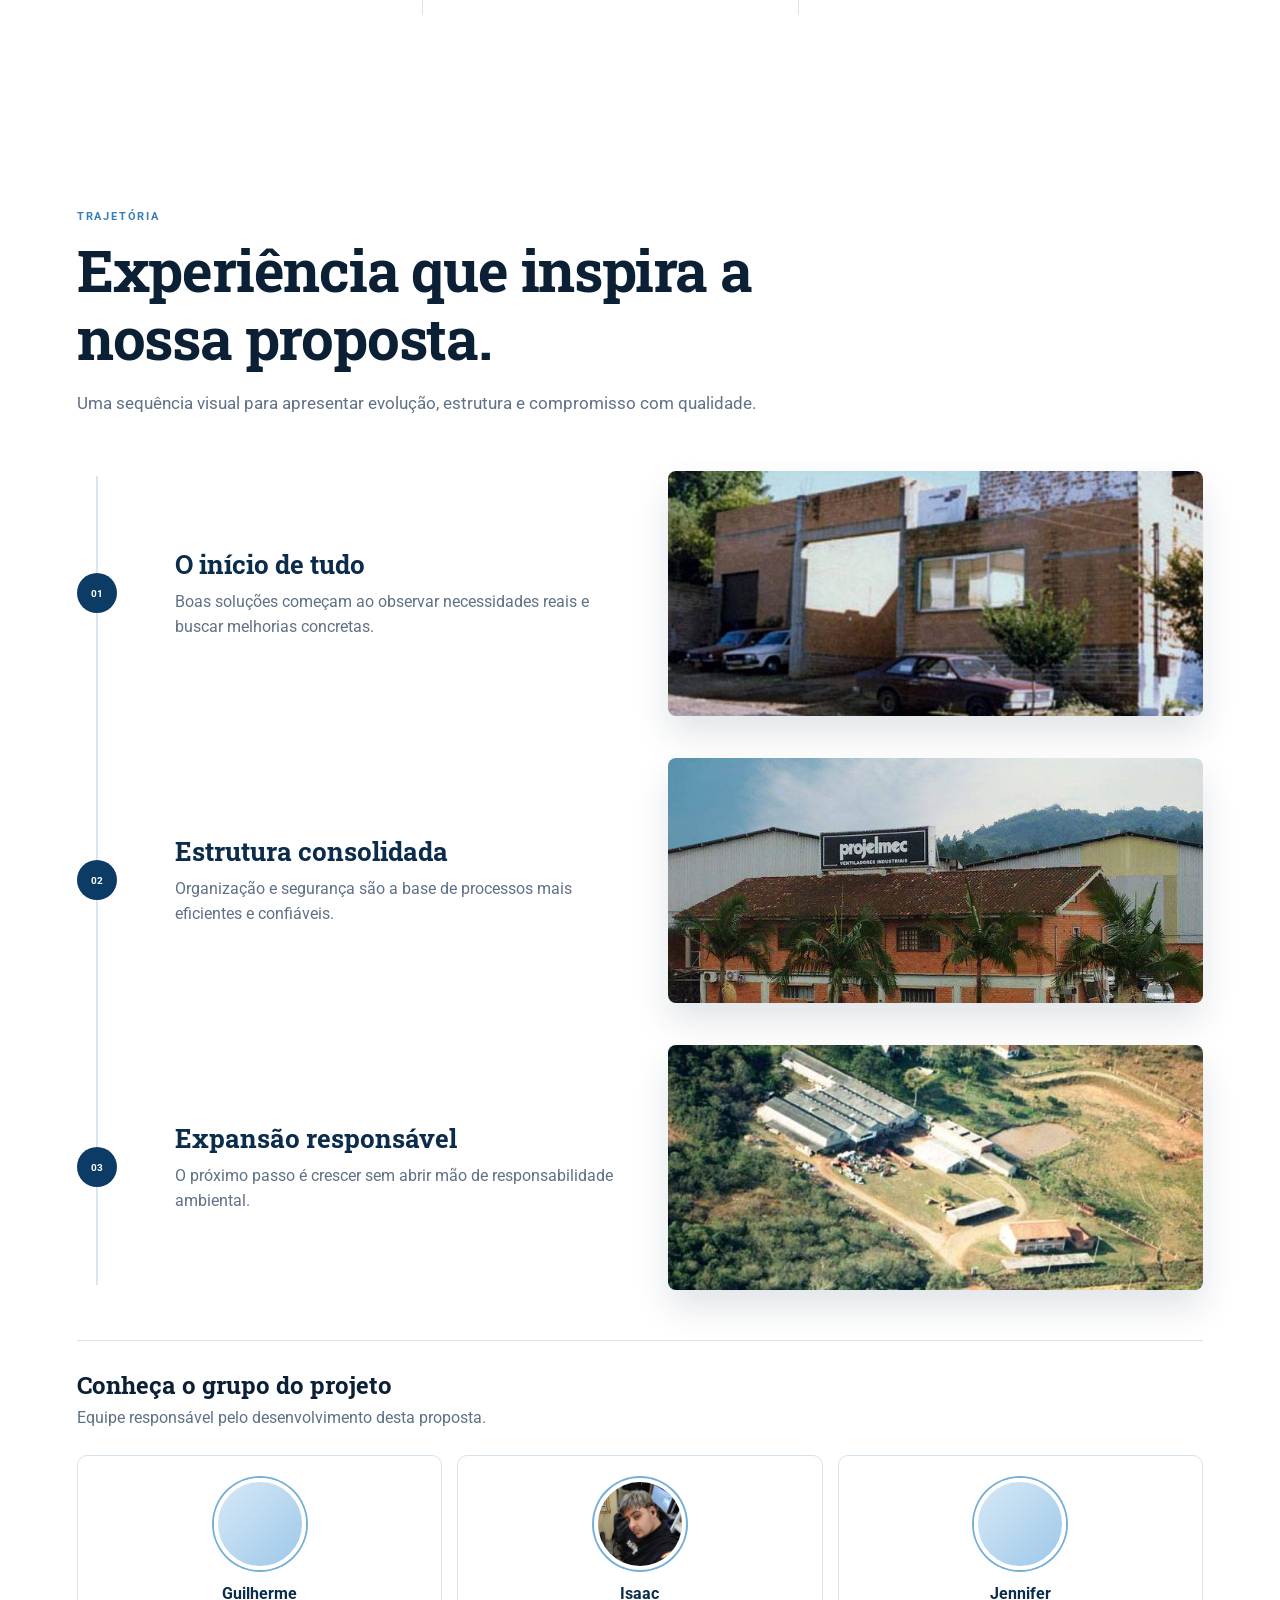
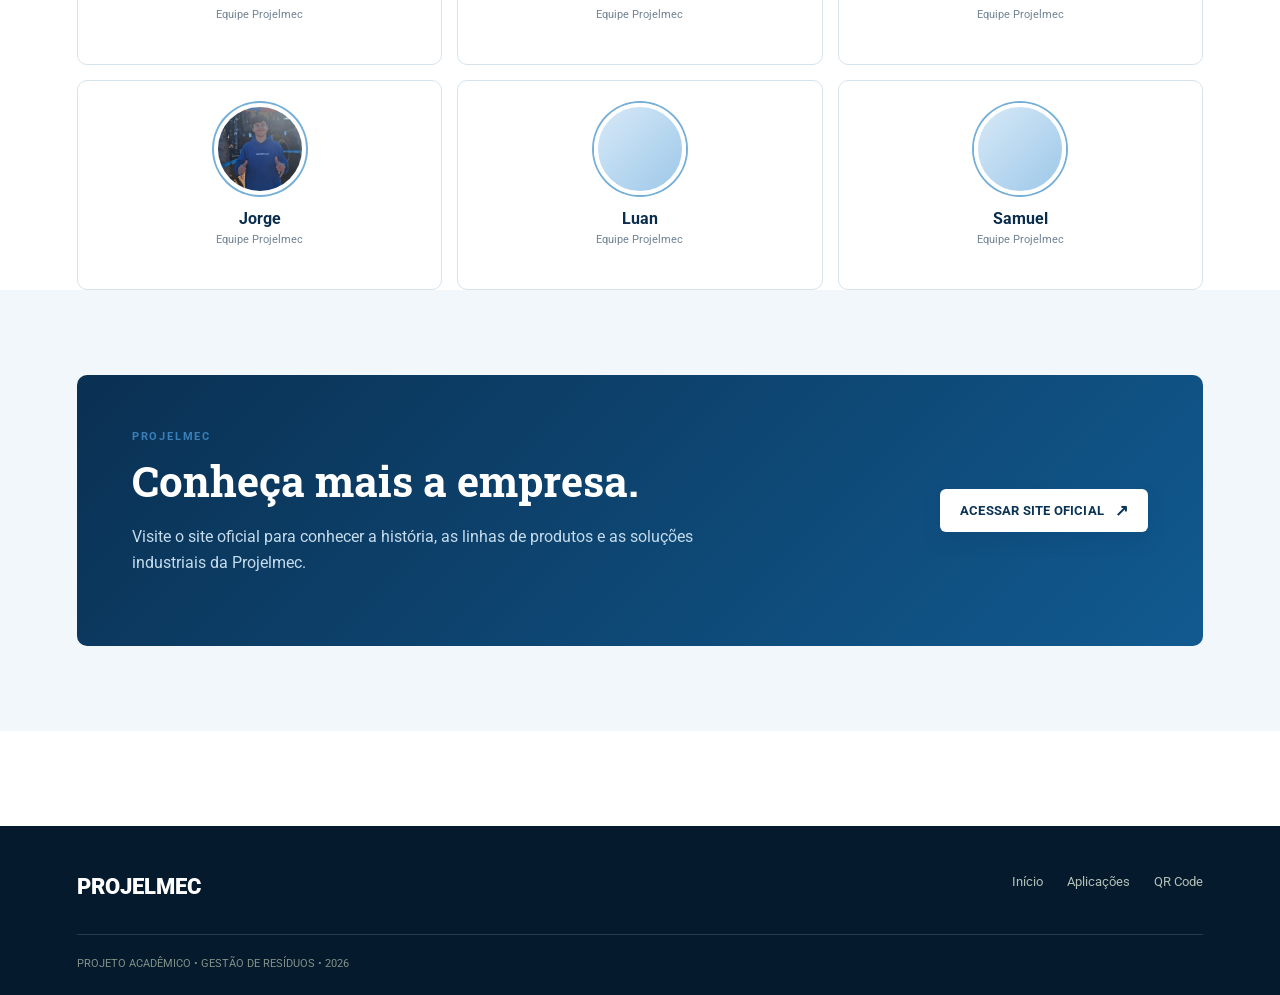
==== commit 5420832c: "Update empresa.html for branding and content changes" ====
--- a/empresa.html
+++ b/empresa.html
@@ -3,7 +3,7 @@
 <head>
   <meta charset="utf-8">
   <meta name="viewport" content="width=device-width, initial-scale=1">
-  <title>Gestão de Resíduos | Projelmec</title>
+  <title>Empresa | Projelmec</title>
   <link rel="stylesheet" href="assets/css/styles.css">
 </head>
 <body>
@@ -12,89 +12,34 @@
     <div class="header-inner">
       <a class="brand" href="index.html"><span class="brand-icon">P</span>PROJELMEC</a>
       <nav class="nav" aria-label="Navegação principal">
-        <a class="active" href="index.html">INÍCIO</a>
-        <a href="empresa.html">EMPRESA</a>
+        <a href="index.html">INÍCIO</a>
+        <a class="active" href="empresa.html">EMPRESA</a>
         <a href="projetos.html">APLICAÇÕES</a>
         <a href="qrcode.html">QR CODE</a>
       </nav>
-      <a class="nav-cta" href="empresa.html#grupo">CONHEÇA O GRUPO</a>
+      <a class="nav-cta" href="#grupo">CONHEÇA O GRUPO</a>
       <button class="menu" type="button" aria-label="Abrir menu">☰</button>
     </div>
   </header>
   <main>
-    <section class="hero">
+    <section class="page-hero">
       <div class="container">
-        <div class="hero-copy">
-          <div class="eyebrow">Gestão de resíduos • Projeto Projelmec</div>
-          <h1>Soluções para o avanço sustentável.</h1>
-          <p>Um sistema de organização, triagem e destinação correta que transforma resíduos em responsabilidade, segurança e oportunidade.</p>
-          <a class="button" href="projetos.html">CONHEÇA AS APLICAÇÕES</a>
-        </div>
-        <div class="hero-shape"></div>
-        <div class="hero-recycle" aria-hidden="true">♻</div>
+        <div class="eyebrow">Empresa</div>
+        <h1>Engenharia com responsabilidade.</h1>
+        <p>A Projelmec tem origem industrial e atua no desenvolvimento de soluções para ventilação, exaustão e transporte pneumático. Este ambiente apresenta um projeto acadêmico inspirado por esses valores.</p>
       </div>
     </section>
-
-    <section class="stats" aria-label="Dados do projeto">
-      <div class="stat"><b>05</b><span>TIPOS DE RESÍDUOS ORGANIZADOS</span></div>
-      <div class="stat"><b>2800</b><span>MM DE COMPRIMENTO DA ESTEIRA</span></div>
-      <div class="stat"><b>1600</b><span>MM DE LARGURA TOTAL</span></div>
-      <div class="stat"><b>360°</b><span>PROJETO TÉCNICO VISUALIZADO</span></div>
-    </section>
-
     <section class="section">
       <div class="container">
         <div class="heading">
-          <div class="eyebrow">A proposta</div>
-          <h2>Um local certo para cada resíduo.</h2>
-          <p>Materiais como óleo usado, recicláveis, tóxicos e itens sem reutilização podem ficar misturados. A proposta cria uma área coberta, ventilada, impermeável e corretamente sinalizada.</p>
+          <div class="eyebrow">Nosso projeto</div>
+          <h2>Aplicar conhecimento técnico para um ambiente mais seguro.</h2>
+          <p>A proposta de gestão de resíduos traduz qualidade, organização e sustentabilidade em procedimentos simples e aplicáveis.</p>
         </div>
         <div class="grid-3">
-          <article class="info-card"><span class="number">01 / ESTRUTURA</span><h3>Galpão preparado</h3><p>Espaço coberto e ventilado com piso impermeável para garantir armazenamento adequado.</p></article>
-          <article class="info-card"><span class="number">02 / SEPARAÇÃO</span><h3>Recipientes identificados</h3><p>Cada categoria recebe sinalização própria, evitando misturas e facilitando o controle.</p></article>
-          <article class="info-card"><span class="number">03 / DESTINAÇÃO</span><h3>Coleta responsável</h3><p>Os resíduos seguem organizados até a retirada por empresas especializadas.</p></article>
-        </div>
-      </div>
-    </section>
-
-    <section class="section soft" id="equipamento">
-      <div class="container feature">
-        <div class="feature-media"><img src="assets/esteira-projelmec.jpeg" alt="Projeto técnico da esteira de triagem" width="1600" height="900" loading="lazy" decoding="async"></div>
-        <div class="feature-copy">
-          <div class="eyebrow">Projeto técnico 3D</div>
-          <h2>Esteira para triagem.</h2>
-          <p>O projeto visual apresenta a esteira em múltiplos ângulos e demonstra como o equipamento apoia a separação dos materiais recicláveis.</p>
-          <div class="specs">
-            <div class="spec"><span>COMPRIMENTO TOTAL</span><b>2800 mm</b></div>
-            <div class="spec"><span>LARGURA TOTAL</span><b>1600 mm</b></div>
-            <div class="spec"><span>ALTURA MÁXIMA</span><b>1500 mm</b></div>
-            <div class="spec"><span>ALTURA DA ESTEIRA</span><b>800 mm</b></div>
-          </div>
-        </div>
-      </div>
-    </section>
-
-    <section class="section dark">
-      <div class="container">
-        <div class="heading">
-          <div class="eyebrow">Como funciona</div>
-          <h2>Do descarte ao novo ciclo.</h2>
-          <p>Um fluxo simples reduz riscos e melhora o aproveitamento dos recursos.</p>
-        </div>
-        <div class="process">
-          <article class="process-item"><b>01</b><h3>Receber</h3><p>Os resíduos chegam ao espaço de armazenamento.</p></article>
-          <article class="process-item"><b>02</b><h3>Separar</h3><p>Materiais são identificados conforme tipo e risco.</p></article>
-          <article class="process-item"><b>03</b><h3>Triar</h3><p>A esteira auxilia a organização dos recicláveis.</p></article>
-          <article class="process-item"><b>04</b><h3>Destinar</h3><p>Coleta especializada leva cada item ao destino correto.</p></article>
-        </div>
-      </div>
-    </section>
-
-    <section class="section">
-      <div class="container">
-        <div class="callout">
-          <div><h2>Conheça o projeto completo.</h2><p>Veja as aplicações e a organização proposta para cada categoria de resíduo.</p></div>
-          <a class="button dark" href="projetos.html#visualizador">EXPLORAR A ESTEIRA</a>
+          <article class="info-card"><span class="number">01 / SEGURANÇA</span><h3>Prevenção</h3><p>Armazenamento correto reduz riscos de acidentes e impede a contaminação por descarte inadequado.</p></article>
+          <article class="info-card"><span class="number">02 / EFICIÊNCIA</span><h3>Fluxo organizado</h3><p>Identificação e triagem facilitam o trabalho da equipe e o encaminhamento dos materiais.</p></article>
+          <article class="info-card"><span class="number">03 / AMBIENTE</span><h3>Compromisso</h3><p>Reciclar e reutilizar diminui o volume enviado para descarte e amplia o ciclo de vida dos recursos.</p></article>
         </div>
       </div>
     </section>
@@ -103,7 +48,7 @@
     <div class="container">
       <div class="footer-top">
         <div class="footer-brand">PROJELMEC</div>
-        <div class="footer-links"><a href="empresa.html">Empresa</a><a href="projetos.html">Aplicações</a><a href="qrcode.html">QR Code</a></div>
+        <div class="footer-links"><a href="index.html">Início</a><a href="projetos.html">Aplicações</a><a href="qrcode.html">QR Code</a></div>
       </div>
       <div class="copyright">PROJETO ACADÊMICO • GESTÃO DE RESÍDUOS • 2026</div>
     </div>
